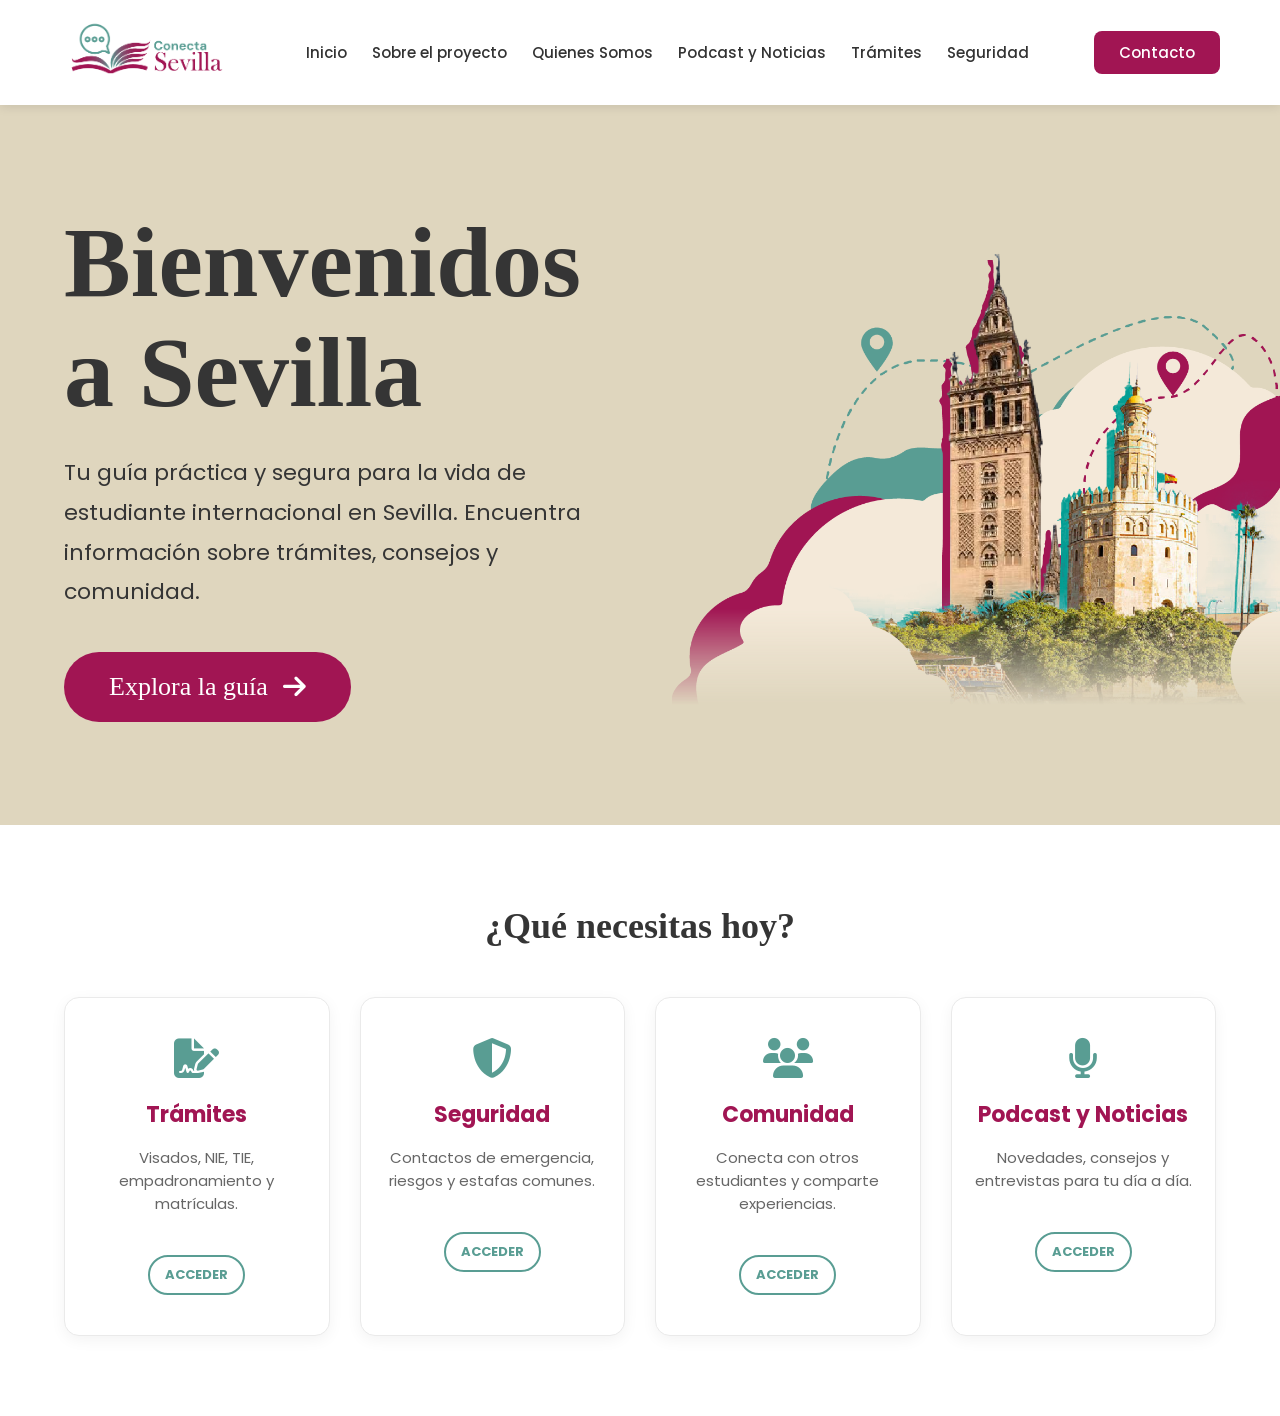
==== index.html @ 3c18b4df "Criado o site" ====
<!DOCTYPE html>
<html lang="es">
<head>
    <meta charset="UTF-8">
    <meta name="viewport" content="width=device-width, initial-scale=1.0">
    <title>Conecta Sevilla</title>
    <link rel="stylesheet" href="src/styles/style.css">
    <link rel="stylesheet" href="https://cdnjs.cloudflare.com/ajax/libs/font-awesome/6.4.0/css/all.min.css">
</head>
<body>
    <header>
        <nav id="navbar">
            <a href="index.html" class="logo-link">
                <img src="img/logo.png" alt="Conecta Sevilla" class="logo">
            </a>

            <ul id="nav_list">
                <li class="nav-item"><a href="index.html">Inicio</a></li>
                <li class="nav-item"><a href="sobre.html">Sobre el proyecto</a>
                <li class="nav-item"><a href="quienes.html">Quienes Somos</a></li>
                <li class="nav-item"><a href="podcast.html">Podcast y Noticias</a></li>
                <li class="nav-item"><a href="tramites.html">Trámites</a></li>
                <li class="nav-item"><a href="seguridad.html">Seguridad</a></li>
            </ul>

            <a href="contacto.html" class="btn-principal">Contacto</a>

            <button id="mobile_btn">
                <i class="fa-solid fa-bars"></i>
            </button>
        </nav>

        <div id="mobile_menu">
            <ul id="mobile_nav_list">
                <li class="nav-item"><a href="index.html">Inicio</a></li>
                <li class="nav-item"><a href="sobre.html">Sobre el proyecto</a></li>
                <li class="nav-item"><a href="quienes.html">Quienes Somos</a></li>
                <li class="nav-item"><a href="podcast.html">Podcast y Noticias</a></li>
                <li class="nav-item"><a href="tramites.html">Trámites</a></li>
                <li class="nav-item"><a href="seguridad.html">Seguridad</a></li>
                <li class="nav-item"><a href="contacto.html">Contacto</a></li>
            </ul>
        </div>
    </header>

<section id="home" class="hero">
        <div class="hero-content">
            <h1>Bienvenidos a Sevilla</h1>
            <p>Tu guía práctica y segura para la vida de estudiante internacional en Sevilla. Encuentra información sobre trámites, consejos y comunidad.</p>
            <a href="#areas" class="btn-hero">Explora la guía <i class="fa-solid fa-arrow-right"></i></a>
        </div>
        <div class="hero-image">
            <img src="img/imagem-sevilla.png" alt="Sevilla">
        </div>
    </section>

    <section id="areas" class="areas">
        <h2>¿Qué necesitas hoy?</h2>
        
        <div class="grid-cards">
        
            <div class="card">
                <i class="fa-solid fa-file-signature icone-card"></i>
                <h3>Trámites</h3>
                <p>Visados, NIE, TIE, empadronamiento y matrículas.</p>
                <a href="tramites.html" class="btn-card">Acceder</a>
            </div>
            
            <div class="card">
                <i class="fa-solid fa-shield-halved icone-card"></i>
                <h3>Seguridad</h3>
                <p>Contactos de emergencia, riesgos y estafas comunes.</p>
                <a href="seguridad.html" class="btn-card">Acceder</a>
            </div>
            
            <div class="card">
                <i class="fa-solid fa-users icone-card"></i>
                <h3>Comunidad</h3>
                <p>Conecta con otros estudiantes y comparte experiencias.</p>
                <a href="contacto.html" class="btn-card">Acceder</a>
            </div>
            
            <div class="card">
                <i class="fa-solid fa-microphone icone-card"></i>
                <h3>Podcast y Noticias</h3>
                <p>Novedades, consejos y entrevistas para tu día a día.</p>
                <a href="podcast.html" class="btn-card">Acceder</a>
            </div>
        </div>
    </section>
    <script src="src/javascript/script.js"></script>
</body>
</html>
---- src/styles/style.css ----
@import url('https://fonts.googleapis.com/css2?family=Poppins:wght@400;500;700&display=swap');


* {
    margin: 0;
    padding: 0;
    box-sizing: border-box;
    font-family: 'Poppins', sans-serif;
}

body {
    background-color: white;
    color: #353535;
}


header {
    background-color: #ffffff;
    box-shadow: 0 2px 10px rgba(0, 0, 0, 0.1);
    position: sticky;
    top: 0;
    z-index: 1000;
}

#navbar {
    display: flex;
    justify-content: space-between;
    align-items: center;
    padding: 20px 60px;
    max-width: 1400px;
    margin: 0 auto;
}

.logo {
    width: 180px;
    height: auto;
    display: block;
}

.logo-link {
    text-decoration: none;
}


#nav_list {
    list-style: none;
    display: flex;
    gap: 25px;
}

.nav-item a {
    text-decoration: none;
    color: #333333;
    font-weight: 500;
    font-size: 15px;
    transition: color 0.3s;
}

.nav-item a:hover {
    color: #599d93; 
}


.btn-principal {
    background-color: #a11553; 
    color: white;
    padding: 10px 25px;
    text-decoration: none;
    font-weight: 500;
    border-radius: 8px;
    font-size: 15px;
    transition: 0.3s;
}

.btn-principal:hover {
    background-color: #599d93;
}

#mobile_btn {
    display: none; 
    background: none;
    border: none;
    font-size: 24px;
    color: #a11553;
    cursor: pointer;
}

#mobile_menu {
    display: none; 
}

@media screen and (max-width: 900px) {
    #navbar {
        padding: 15px 20px;
    }

    #navbar .btn-principal {
        display: none;
    }

    #mobile_btn {
        display: block;
    }

    #mobile_menu.active {
        display: flex;
        flex-direction: column;
        align-items: center;
        background-color: #fff;
        padding-bottom: 20px;
        box-shadow: 0 4px 6px rgba(0,0,0,0.1);
    }

    #mobile_nav_list {
        display: flex;
        flex-direction: column;
        gap: 15px;
        list-style: none;
        text-align: center;
    }
}

.hero {
    background-color: #dfd6be; 
    display: flex;
    align-items: center;
    justify-content: space-between;
    padding: 0px 0% 0px 5%;
    min-height: 80vh;
    gap: 20px;
}

.hero-content {
    max-width: 550px;
}

.hero-content h1 {
    font-family: 'Times New Roman', Times, serif;
    font-size: 100px;
    color: #353535;
    line-height: 1.1;
    margin-bottom: 25px;
    font-weight: 700;
}

.hero-content p {
    font-size: 22px;
    color: #353535;
    line-height: 1.8;
    margin-bottom: 40px;
}

.btn-hero {
    background-color: #a11553; /* Vinho */
    color: white;
    padding: 20px 45px;
    text-decoration: none;
    font-size: 26px;
    font-family: 'Times New Roman', Times, serif;
    border-radius: 50px;
    display: inline-flex;
    align-items: center;
    gap: 15px;
    transition: 0.3s;
}

.btn-hero:hover {
    background-color: #599d93;
    transform: scale(1.05);
}

.hero-image {
    max-width: 50%;
    display: flex;
    justify-content: flex-end; 
}

.hero-image img {
    max-width: 100%;
    height: auto;
    max-height: 1000px;
    object-fit: contain;
        -webkit-mask-image: linear-gradient(to bottom, black 80%, transparent 100%);
    mask-image: linear-gradient(to bottom, black 80%, transparent 100%);
}

.areas {
    padding: 80px 5%;
    text-align: center;
    background-color: #ffffff;
}

.areas h2 {
    font-size: 36px;
    color: #353535;
    margin-bottom: 50px;
    font-family: 'Times New Roman', Times, serif;
}

.grid-cards {
    display: grid;
    grid-template-columns: repeat(auto-fit, minmax(250px, 1fr));
    gap: 30px;
    max-width: 1200px;
    margin: 0 auto;
}

.card {
    background: #ffffff;
    border: 1px solid #eaeaea;
    border-radius: 15px;
    padding: 40px 20px;
    text-align: center;
    transition: 0.3s;
    box-shadow: 0 4px 15px rgba(0,0,0,0.05);
}

.card:hover {
    transform: translateY(-10px);
    box-shadow: 0 10px 25px rgba(161, 21, 83, 0.15);
}

.icone-card {
    font-size: 40px;
    color: #599d93;
    margin-bottom: 20px;
}

.card h3 {
    font-size: 22px;
    color: #a11553;
    margin-bottom: 15px;
}

.card p {
    color: #666;
    margin-bottom: 25px;
    font-size: 15px;
}

.btn-card {
    color: #599d93;
    text-decoration: none;
    font-weight: 700;
    text-transform: uppercase;
    font-size: 13px;
}

@media screen and (max-width: 900px) {
    .hero {
        flex-direction: column;
        text-align: center;
        padding: 40px 5%;
    }
    
    .hero-content h1 { font-size: 55px; }
    
    .hero-image img { max-height: 400px; }
}

.pagina-header {
    background-color: #dfd6be; 
    text-align: center;
    padding: 80px 20px;
}

.pagina-header h1 {
    font-family: 'Times New Roman', Times, serif;
    font-size: 60px;
    color: #353535;
    margin-bottom: 20px;
    font-weight: 700;
}

.pagina-header p {
    font-size: 20px;
    color: #555;
    max-width: 800px;
    margin: 0 auto;
}


.submenu-pagina {
    display: flex;
    justify-content: center;
    gap: 20px;
    background-color: #ffffff;
    padding: 20px;
    box-shadow: 0 4px 6px rgba(0,0,0,0.05);
    position: sticky; 
    top: 80px; 
    z-index: 100;
}

.submenu-pagina a {
    text-decoration: none;
    color: #a11553; 
    font-weight: 500;
    padding: 10px 15px;
    border-radius: 8px;
    transition: 0.3s;
}

.submenu-pagina a:hover {
    background-color: #faf7f2;
}

.bloco-conteudo {
    max-width: 900px;
    margin: 60px auto;
    padding: 0 20px;
    scroll-margin-top: 160px;
}

.bloco-conteudo h2 {
    color: #a11553;
    font-size: 32px;
    margin-bottom: 20px;
    font-family: 'Times New Roman', Times, serif;
}

.bloco-conteudo p {
    font-size: 18px;
    line-height: 1.8;
    color: #353535;
    margin-bottom: 20px;
}

.pagina-conteudo {
    max-width: 1000px;
    margin: 60px auto; 
    padding: 0 20px;   
}

.card-link {
    text-decoration: none; 
    color: inherit;       
    display: block;       
}

.card-link .card {
    height: 100%;        
    display: flex;
    flex-direction: column;
    justify-content: space-between;
    text-align: center; 
    align-items: center;
}

.btn-card {
    display: inline-block;
    margin-top: 15px;
    padding: 8px 15px;
    border: 2px solid #599d93;
    border-radius: 50px;
    transition: 0.3s;
}

.card-link:hover .btn-card {
    background-color: #599d93;
    color: white;
}

/* =========================================
   ESTILOS DA PÁGINA DE PODCAST (EM BREVE)
   ========================================= */
.coming-soon {
    text-align: center;
    max-width: 800px;
    margin: 80px auto;
    padding: 40px 20px;
    background-color: #faf7f2; /* Fundo bege clarinho */
    border-radius: 20px;
    box-shadow: 0 10px 30px rgba(0,0,0,0.05);
}

.icone-grande {
    font-size: 80px;
    color: #599d93; /* Verde */
    margin-bottom: 30px;
    animation: float 3s ease-in-out infinite; /* Efeito flutuante */
}

.coming-soon h2 {
    font-family: 'Times New Roman', Times, serif;
    font-size: 40px;
    color: #353535;
    margin-bottom: 20px;
}

.coming-soon p {
    font-size: 18px;
    color: #555;
    line-height: 1.6;
    margin-bottom: 40px;
}

/* Botões de Ação (YouTube e Instagram) */
.botoes-acao {
    display: flex;
    justify-content: center;
    gap: 20px;
    flex-wrap: wrap;
    margin-bottom: 30px;
}

.btn-youtube, .btn-instagram {
    text-decoration: none;
    padding: 15px 30px;
    font-size: 18px;
    font-weight: bold;
    border-radius: 50px;
    transition: 0.3s;
    display: inline-flex;
    align-items: center;
    gap: 10px;
}

.btn-youtube {
    background-color: #a11553; /* Vinho */
    color: white;
}

.btn-youtube:hover {
    background-color: #ff0000; /* Vermelho Youtube */
    transform: scale(1.05);
}

.btn-instagram {
    background-color: #fff;
    color: #a11553;
    border: 2px solid #a11553;
}

.btn-instagram:hover {
    background-color: #a11553;
    color: white;
    transform: scale(1.05);
}

.aviso-redes {
    color: #777 !important;
    font-size: 14px !important;
}

/* Animação do microfone flutuando */
@keyframes float {
    0% { transform: translateY(0px); }
    50% { transform: translateY(-10px); }
    100% { transform: translateY(0px); }
}

/* =========================================
   RESPONSIVIDADE (CELULAR E TABLET)
   ========================================= */
@media screen and (max-width: 900px) {
    /* Esconde o menu grande e o botão principal no telemóvel */
    #nav_list, 
    #navbar .btn-principal {
        display: none;
    }

    /* Mostra o botão de três tracinhos */
    #mobile_btn {
        display: block;
    }

    /* Ajusta o tamanho da navbar para caber a logo e o botão */
    #navbar {
        padding: 15px 20px;
    }
}

/* =========================================
   RESPONSIVIDADE (CELULAR E TABLET)
   ========================================= */
@media screen and (max-width: 900px) {
    
    /* --- 1. AJUSTES DO MENU MOBILE --- */
    #nav_list, 
    #navbar .btn-principal {
        display: none;
    }

    #mobile_btn {
        display: block;
    }

    #navbar {
        padding: 15px 20px;
    }

    #mobile_menu.active {
        display: flex;
        flex-direction: column;
        align-items: center;
        background-color: #fff;
        padding-bottom: 20px;
        box-shadow: 0 4px 6px rgba(0,0,0,0.1);
    }

    #mobile_nav_list {
        display: flex;
        flex-direction: column;
        gap: 15px;
        list-style: none;
        text-align: center;
    }
    
    #mobile_nav_list .nav-item a {
        font-size: 18px;
    }

    /* --- 2. AJUSTES DO BANNER (HERO) NO CELULAR --- */
    .hero {
        flex-direction: column;
        text-align: center;
        padding: 40px 5%;
        min-height: auto; 
        gap: 30px;
    }
    
    .hero-content {
        max-width: 100%; 
    }
    
    .hero-content h1 { 
        font-size: 50px; 
        line-height: 1.1;
        margin-bottom: 15px;
    }
    
    .hero-content p { 
        font-size: 16px; 
        line-height: 1.6;
        margin-bottom: 25px;
    }
    
    .btn-hero {
        font-size: 18px; 
        padding: 15px 30px;
    }
    
    .hero-image img { 
        max-height: 350px; 
        margin-top: 20px;
    }

        /* --- 3. AJUSTES DO SUBMENU (SOBRE E SEGURANÇA) NO CELULAR --- */
    .submenu-pagina {
        justify-content: flex-start;
        overflow-x: auto;
        overflow-y: hidden;
        flex-wrap: nowrap;
        white-space: nowrap;
        
        /* Voltamos o padding ao normal, sem o espaço extra gigante embaixo */
        padding: 15px 20px; 
        
        top: 70px; 
        -webkit-overflow-scrolling: touch;
        
        scrollbar-width: thin; 
        scrollbar-color: #a11553 #f4e9d9; 
    }

    /* AQUI ESTÁ O SEGREDO DOS BOTÕES BONITOS: */
    .submenu-pagina a {
        font-size: 15px; 
        background-color: #faf7f2; /* Fundo bege clarinho */
        border: 1px solid #dfd6be; /* Bordinha */
        border-radius: 50px;       /* Bordas bem redondinhas (cápsula) */
        padding: 8px 16px;         /* Espaçamento interno */
        flex-shrink: 0;            /* Impede que o botão amasse */
    }

    /* A barra de rolagem continua fininha */
    .submenu-pagina::-webkit-scrollbar {
        display: block; 
        height: 4px; /* Deixei ela ainda mais fininha */
    }

    .submenu-pagina::-webkit-scrollbar-track {
        background: transparent; /* Deixa o fundo da barra invisível */
    }

    .submenu-pagina::-webkit-scrollbar-thumb {
        background: #a11553; 
        border-radius: 10px;
    }

    /* --- 4. AJUSTES DO CONTEÚDO E CARDS --- */
    .pagina-header h1 {
        font-size: 40px; /* Diminui o título das páginas internas */
    }

    .pagina-header p {
        font-size: 16px;
    }

    .bloco-conteudo h2 {
        font-size: 26px; /* Diminui os subtítulos no celular */
    }

    .bloco-conteudo p {
        font-size: 16px;
    }
}
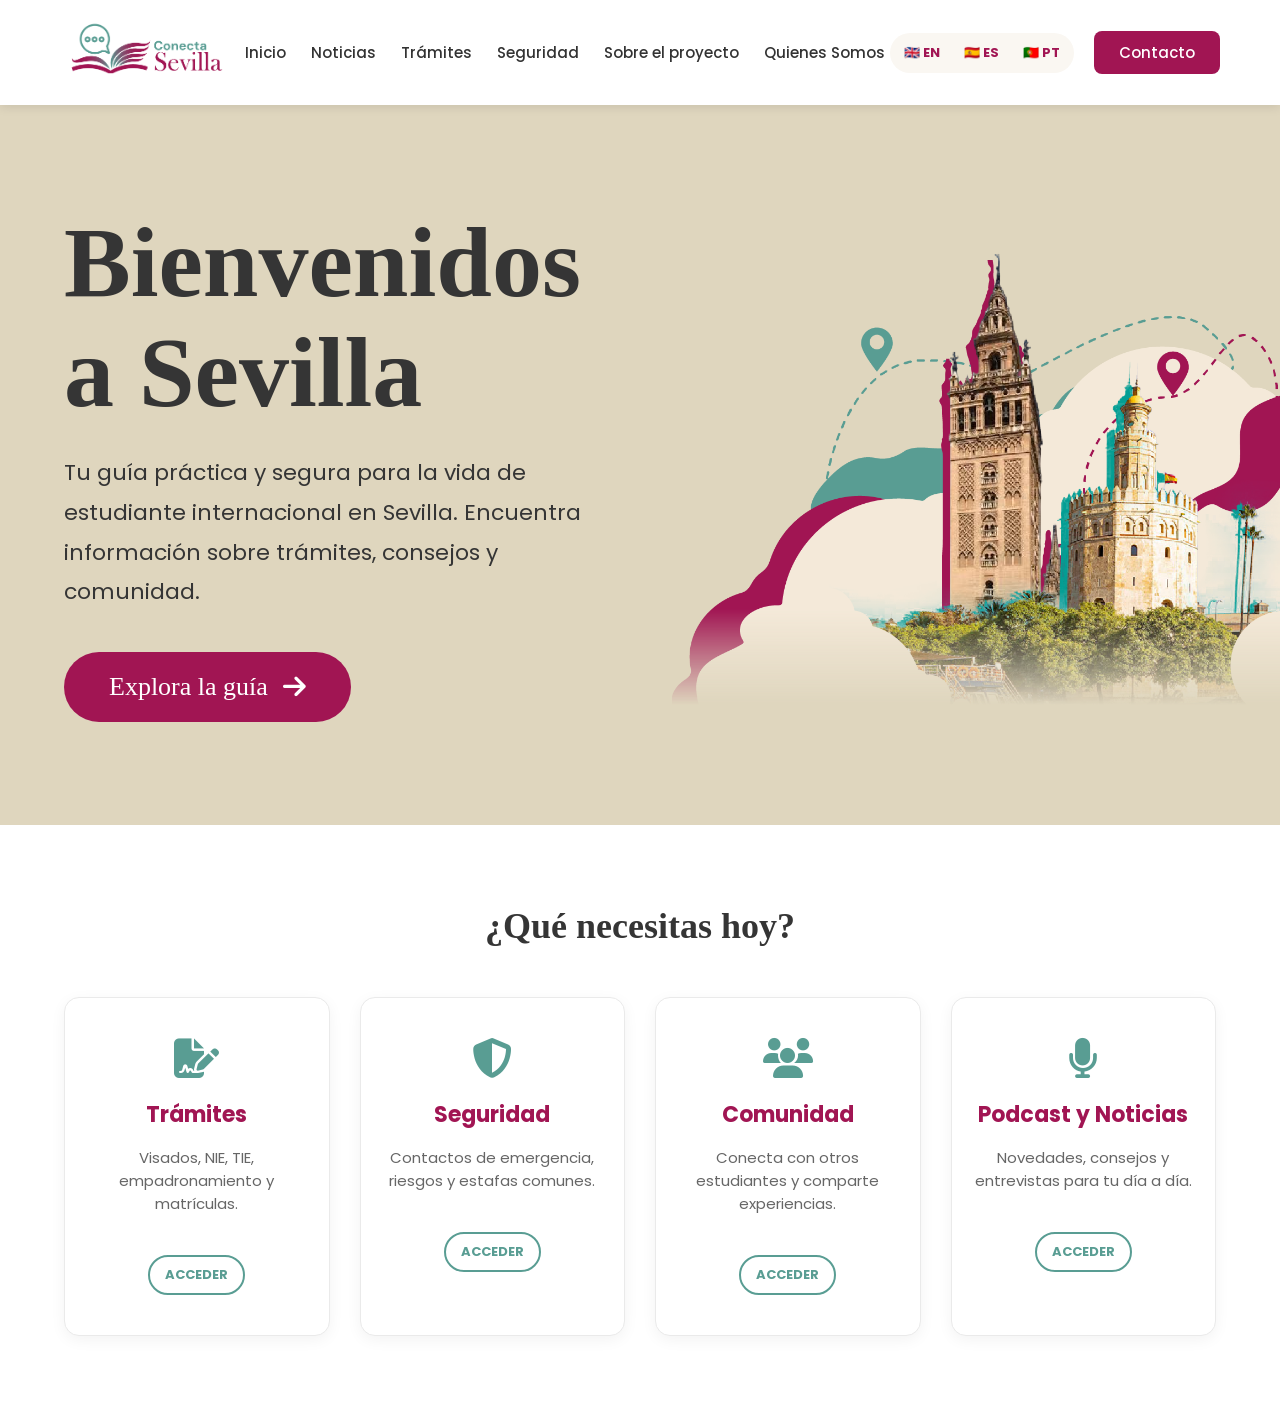
==== commit 078057fb: "Change language to English and add localization attributes Updated language attributes and added dat" ====
--- a/index.html
+++ b/index.html
@@ -1,5 +1,5 @@
 <!DOCTYPE html>
-<html lang="es">
+<html lang="en">
 <head>
     <meta charset="UTF-8">
     <meta name="viewport" content="width=device-width, initial-scale=1.0">
@@ -13,41 +13,35 @@
             <a href="index.html" class="logo-link">
                 <img src="img/logo.png" alt="Conecta Sevilla" class="logo">
             </a>
-
             <ul id="nav_list">
-                <li class="nav-item"><a href="index.html">Inicio</a></li>
-                <li class="nav-item"><a href="sobre.html">Sobre el proyecto</a>
-                <li class="nav-item"><a href="quienes.html">Quienes Somos</a></li>
-                <li class="nav-item"><a href="podcast.html">Podcast y Noticias</a></li>
-                <li class="nav-item"><a href="tramites.html">Trámites</a></li>
-                <li class="nav-item"><a href="seguridad.html">Seguridad</a></li>
+                <li class="nav-item"><a href="index.html" class="active" data-i18n="nav.inicio">Inicio</a></li>
+                <li class="nav-item"><a href="podcast.html" data-i18n="nav.podcast">Noticias</a></li>
+                <li class="nav-item"><a href="tramites.html" data-i18n="nav.tramites">Trámites</a></li>
+                <li class="nav-item"><a href="seguridad.html" data-i18n="nav.seguridad">Seguridad</a></li>
+                <li class="nav-item"><a href="sobre.html" data-i18n="nav.sobre">Sobre el proyecto</a></li>
+                <li class="nav-item"><a href="quienes.html" data-i18n="nav.quem">Quienes Somos</a></li>
             </ul>
-
-            <a href="contacto.html" class="btn-principal">Contacto</a>
-
-            <button id="mobile_btn">
-                <i class="fa-solid fa-bars"></i>
-            </button>
+            <a href="contacto.html" class="btn-principal" data-i18n="nav.contacto">Contacto</a>
+            <button id="mobile_btn"><i class="fa-solid fa-bars"></i></button>
         </nav>
-
         <div id="mobile_menu">
             <ul id="mobile_nav_list">
-                <li class="nav-item"><a href="index.html">Inicio</a></li>
-                <li class="nav-item"><a href="sobre.html">Sobre el proyecto</a></li>
-                <li class="nav-item"><a href="quienes.html">Quienes Somos</a></li>
-                <li class="nav-item"><a href="podcast.html">Podcast y Noticias</a></li>
-                <li class="nav-item"><a href="tramites.html">Trámites</a></li>
-                <li class="nav-item"><a href="seguridad.html">Seguridad</a></li>
-                <li class="nav-item"><a href="contacto.html">Contacto</a></li>
+                <li class="nav-item"><a href="index.html" data-i18n="nav.inicio">Inicio</a></li>
+                <li class="nav-item"><a href="podcast.html" data-i18n="nav.podcast">Noticias</a></li>
+                <li class="nav-item"><a href="tramites.html" data-i18n="nav.tramites">Trámites</a></li>
+                <li class="nav-item"><a href="seguridad.html" data-i18n="nav.seguridad">Seguridad</a></li>
+                <li class="nav-item"><a href="sobre.html" data-i18n="nav.sobre">Sobre el proyecto</a></li>
+                <li class="nav-item"><a href="quienes.html" data-i18n="nav.quem">Quienes Somos</a></li>
+                <li class="nav-item"><a href="contacto.html" data-i18n="nav.contacto">Contacto</a></li>
             </ul>
         </div>
     </header>
 
-<section id="home" class="hero">
+    <section id="home" class="hero">
         <div class="hero-content">
-            <h1>Bienvenidos a Sevilla</h1>
-            <p>Tu guía práctica y segura para la vida de estudiante internacional en Sevilla. Encuentra información sobre trámites, consejos y comunidad.</p>
-            <a href="#areas" class="btn-hero">Explora la guía <i class="fa-solid fa-arrow-right"></i></a>
+            <h1 data-i18n="home.titulo">Bienvenidos a Sevilla</h1>
+            <p data-i18n="home.desc">Tu guía práctica y segura para la vida de estudiante internacional en Sevilla. Encuentra información sobre trámites, consejos y comunidad.</p>
+            <a href="#areas" class="btn-hero" data-i18n="home.btn">Explora la guía <i class="fa-solid fa-arrow-right"></i></a>
         </div>
         <div class="hero-image">
             <img src="img/imagem-sevilla.png" alt="Sevilla">
@@ -55,39 +49,39 @@
     </section>
 
     <section id="areas" class="areas">
-        <h2>¿Qué necesitas hoy?</h2>
-        
+        <h2 data-i18n="home.areas">¿Qué necesitas hoy?</h2>
         <div class="grid-cards">
-        
             <div class="card">
                 <i class="fa-solid fa-file-signature icone-card"></i>
-                <h3>Trámites</h3>
-                <p>Visados, NIE, TIE, empadronamiento y matrículas.</p>
-                <a href="tramites.html" class="btn-card">Acceder</a>
+                <h3 data-i18n="home.tramites">Trámites</h3>
+                <p data-i18n="home.tramites.desc">Visados, NIE, TIE, empadronamiento y matrículas.</p>
+                <a href="tramites.html" class="btn-card" data-i18n="home.acceder">Acceder</a>
             </div>
-            
             <div class="card">
                 <i class="fa-solid fa-shield-halved icone-card"></i>
-                <h3>Seguridad</h3>
-                <p>Contactos de emergencia, riesgos y estafas comunes.</p>
-                <a href="seguridad.html" class="btn-card">Acceder</a>
+                <h3 data-i18n="home.seguridad">Seguridad</h3>
+                <p data-i18n="home.seguridad.desc">Contactos de emergencia, riesgos y estafas comunes.</p>
+                <a href="seguridad.html" class="btn-card" data-i18n="home.acceder">Acceder</a>
             </div>
-            
             <div class="card">
                 <i class="fa-solid fa-users icone-card"></i>
-                <h3>Comunidad</h3>
-                <p>Conecta con otros estudiantes y comparte experiencias.</p>
-                <a href="contacto.html" class="btn-card">Acceder</a>
+                <h3 data-i18n="home.comunidad">Comunidad</h3>
+                <p data-i18n="home.comunidad.desc">Conecta con otros estudiantes y comparte experiencias.</p>
+                <a href="contacto.html" class="btn-card" data-i18n="home.acceder">Acceder</a>
             </div>
-            
             <div class="card">
                 <i class="fa-solid fa-microphone icone-card"></i>
-                <h3>Podcast y Noticias</h3>
-                <p>Novedades, consejos y entrevistas para tu día a día.</p>
-                <a href="podcast.html" class="btn-card">Acceder</a>
+                <h3 data-i18n="home.podcast">Podcast y Noticias</h3>
+                <p data-i18n="home.podcast.desc">Novedades, consejos y entrevistas para tu día a día.</p>
+                <a href="podcast.html" class="btn-card" data-i18n="home.acceder">Acceder</a>
             </div>
         </div>
     </section>
+
+    <script src="src/javascript/traducoes.js"></script>
     <script src="src/javascript/script.js"></script>
 </body>
-</html>+</html>
+    <script src="src/javascript/script.js"></script>
+</body>
+</html>
--- a/src/styles/style.css
+++ b/src/styles/style.css
@@ -361,24 +361,21 @@
     color: white;
 }
 
-/* =========================================
-   ESTILOS DA PÁGINA DE PODCAST (EM BREVE)
-   ========================================= */
 .coming-soon {
     text-align: center;
     max-width: 800px;
     margin: 80px auto;
     padding: 40px 20px;
-    background-color: #faf7f2; /* Fundo bege clarinho */
+    background-color: #faf7f2;
     border-radius: 20px;
     box-shadow: 0 10px 30px rgba(0,0,0,0.05);
 }
 
 .icone-grande {
     font-size: 80px;
-    color: #599d93; /* Verde */
+    color: #599d93;
     margin-bottom: 30px;
-    animation: float 3s ease-in-out infinite; /* Efeito flutuante */
+    animation: float 3s ease-in-out infinite; 
 }
 
 .coming-soon h2 {
@@ -395,7 +392,6 @@
     margin-bottom: 40px;
 }
 
-/* Botões de Ação (YouTube e Instagram) */
 .botoes-acao {
     display: flex;
     justify-content: center;
@@ -417,12 +413,12 @@
 }
 
 .btn-youtube {
-    background-color: #a11553; /* Vinho */
+    background-color: #a11553; 
     color: white;
 }
 
 .btn-youtube:hover {
-    background-color: #ff0000; /* Vermelho Youtube */
+    background-color: #ff0000; 
     transform: scale(1.05);
 }
 
@@ -443,40 +439,31 @@
     font-size: 14px !important;
 }
 
-/* Animação do microfone flutuando */
 @keyframes float {
     0% { transform: translateY(0px); }
     50% { transform: translateY(-10px); }
     100% { transform: translateY(0px); }
 }
 
-/* =========================================
-   RESPONSIVIDADE (CELULAR E TABLET)
-   ========================================= */
-@media screen and (max-width: 900px) {
-    /* Esconde o menu grande e o botão principal no telemóvel */
+@media screen and (max-width: 900px) 
+{
     #nav_list, 
     #navbar .btn-principal {
         display: none;
     }
 
-    /* Mostra o botão de três tracinhos */
     #mobile_btn {
         display: block;
     }
 
-    /* Ajusta o tamanho da navbar para caber a logo e o botão */
     #navbar {
         padding: 15px 20px;
     }
 }
 
-/* =========================================
-   RESPONSIVIDADE (CELULAR E TABLET)
-   ========================================= */
+
 @media screen and (max-width: 900px) {
     
-    /* --- 1. AJUSTES DO MENU MOBILE --- */
     #nav_list, 
     #navbar .btn-principal {
         display: none;
@@ -511,7 +498,6 @@
         font-size: 18px;
     }
 
-    /* --- 2. AJUSTES DO BANNER (HERO) NO CELULAR --- */
     .hero {
         flex-direction: column;
         text-align: center;
@@ -546,7 +532,6 @@
         margin-top: 20px;
     }
 
-        /* --- 3. AJUSTES DO SUBMENU (SOBRE E SEGURANÇA) NO CELULAR --- */
     .submenu-pagina {
         justify-content: flex-start;
         overflow-x: auto;
@@ -554,7 +539,6 @@
         flex-wrap: nowrap;
         white-space: nowrap;
         
-        /* Voltamos o padding ao normal, sem o espaço extra gigante embaixo */
         padding: 15px 20px; 
         
         top: 70px; 
@@ -564,24 +548,23 @@
         scrollbar-color: #a11553 #f4e9d9; 
     }
 
-    /* AQUI ESTÁ O SEGREDO DOS BOTÕES BONITOS: */
     .submenu-pagina a {
         font-size: 15px; 
-        background-color: #faf7f2; /* Fundo bege clarinho */
-        border: 1px solid #dfd6be; /* Bordinha */
-        border-radius: 50px;       /* Bordas bem redondinhas (cápsula) */
-        padding: 8px 16px;         /* Espaçamento interno */
-        flex-shrink: 0;            /* Impede que o botão amasse */
-    }
-
-    /* A barra de rolagem continua fininha */
+        background-color: #faf7f2; 
+        border: 1px solid #dfd6be; 
+        border-radius: 50px;       
+        padding: 8px 16px;        
+        flex-shrink: 0;           
+    }
+
+
     .submenu-pagina::-webkit-scrollbar {
         display: block; 
-        height: 4px; /* Deixei ela ainda mais fininha */
+        height: 4px;
     }
 
     .submenu-pagina::-webkit-scrollbar-track {
-        background: transparent; /* Deixa o fundo da barra invisível */
+        background: transparent;
     }
 
     .submenu-pagina::-webkit-scrollbar-thumb {
@@ -589,9 +572,8 @@
         border-radius: 10px;
     }
 
-    /* --- 4. AJUSTES DO CONTEÚDO E CARDS --- */
     .pagina-header h1 {
-        font-size: 40px; /* Diminui o título das páginas internas */
+        font-size: 40px; 
     }
 
     .pagina-header p {
@@ -599,10 +581,223 @@
     }
 
     .bloco-conteudo h2 {
-        font-size: 26px; /* Diminui os subtítulos no celular */
+        font-size: 26px; 
     }
 
     .bloco-conteudo p {
         font-size: 16px;
     }
-}+}
+
+.card-wrapper .btn-card:first-child:hover {
+    background-color: #ff0000; 
+    color: white !important;   
+    border-color: #ff0000;
+}
+
+.card-wrapper .btn-card:last-child:hover {
+    background-color: #1DB954;
+    color: white !important;  
+    border-color: #1DB954;
+}
+#btn-topo {
+    position: fixed;
+    bottom: 30px;
+    right: 30px;
+    width: 55px;
+    height: 55px;
+    border-radius: 50%;
+    background-color: #a11553;
+    color: white;
+    border: none;
+    font-size: 20px;
+    cursor: pointer;
+    display: flex;
+    align-items: center;
+    justify-content: center;
+    box-shadow: 0 4px 15px rgba(161, 21, 83, 0.4);
+    opacity: 0;
+    visibility: hidden;
+    transform: translateY(20px);
+    transition: all 0.3s ease;
+    z-index: 999;
+}
+
+#btn-topo.visivel {
+    opacity: 1;
+    visibility: visible;
+    transform: translateY(0);
+}
+
+#btn-topo:hover {
+    background-color: #599d93;
+    transform: translateY(-3px) scale(1.05);
+}
+
+@media screen and (max-width: 900px) {
+    #btn-topo {
+        bottom: 20px;
+        right: 20px;
+        width: 48px;
+        height: 48px;
+        font-size: 18px;
+    }
+}
+/* ===== SELETOR DE IDIOMA ===== */
+#seletor-idioma {
+    display: flex;
+    gap: 4px;
+    background: #faf7f2;
+    border-radius: 20px;
+    padding: 4px;
+    margin-right: 15px;
+}
+
+.lang-btn {
+    background: transparent;
+    border: none;
+    padding: 6px 12px;
+    border-radius: 16px;
+    font-size: 12px;
+    font-weight: 700;
+    color: #a11553;
+    cursor: pointer;
+    transition: 0.3s;
+    font-family: 'Poppins', sans-serif;
+}
+
+.lang-btn:hover {
+    background: rgba(161, 21, 83, 0.1);
+}
+
+.lang-btn.ativo {
+    background: #a11553;
+    color: white;
+}
+
+/* No mobile, esconde o seletor no navbar e mostra no menu mobile */
+@media screen and (max-width: 900px) {
+    #seletor-idioma {
+        margin-right: 0;
+        margin-top: 10px;
+    }
+}
+/* ============================================================
+   SELETOR DE IDIOMA — DESKTOP
+   ============================================================ */
+#seletor-idioma,
+.seletor-mobile {
+    display: flex;
+    gap: 4px;
+    background: #faf7f2;
+    border-radius: 20px;
+    padding: 4px;
+    align-items: center;
+}
+
+#seletor-idioma {
+    margin-right: 15px;
+}
+
+.lang-btn {
+    background: transparent;
+    border: none;
+    padding: 6px 10px;
+    border-radius: 16px;
+    font-size: 13px;
+    font-weight: 700;
+    color: #a11553;
+    cursor: pointer;
+    transition: 0.3s;
+    font-family: 'Poppins', sans-serif;
+    white-space: nowrap;
+    display: inline-flex;
+    align-items: center;
+    gap: 4px;
+}
+
+.lang-btn:hover {
+    background: rgba(161, 21, 83, 0.1);
+}
+
+.lang-btn.ativo {
+    background: #a11553;
+    color: white;
+}
+
+/* ============================================================
+   BOTÃO VOLTAR AO INÍCIO
+   ============================================================ */
+#btn-topo {
+    position: fixed;
+    bottom: 30px;
+    right: 30px;
+    width: 55px;
+    height: 55px;
+    border-radius: 50%;
+    background-color: #a11553;
+    color: white;
+    border: none;
+    font-size: 20px;
+    cursor: pointer;
+    display: flex;
+    align-items: center;
+    justify-content: center;
+    box-shadow: 0 4px 15px rgba(161, 21, 83, 0.4);
+    opacity: 0;
+    visibility: hidden;
+    transform: translateY(20px);
+    transition: all 0.3s ease;
+    z-index: 999;
+}
+
+#btn-topo.visivel {
+    opacity: 1;
+    visibility: visible;
+    transform: translateY(0);
+}
+
+#btn-topo:hover {
+    background-color: #599d93;
+    transform: translateY(-3px) scale(1.05);
+}
+
+/* ============================================================
+   SELETOR DE IDIOMA — MOBILE
+   ============================================================ */
+@media screen and (max-width: 900px) {
+    /* Esconde o seletor do header */
+    #seletor-idioma {
+        display: none !important;
+    }
+
+    /* Item que segura o seletor no menu mobile */
+    .lang-mobile-item {
+        margin-top: 15px;
+        padding-top: 15px;
+        border-top: 1px solid #dfd6be;
+        width: 80%;
+        display: flex;
+        justify-content: center;
+    }
+
+    .seletor-mobile {
+        gap: 8px;
+        padding: 6px;
+    }
+
+    .seletor-mobile .lang-btn {
+        font-size: 14px;
+        padding: 10px 16px;
+        border-radius: 20px;
+    }
+
+    /* Botão voltar ao topo fica menor */
+    #btn-topo {
+        bottom: 20px;
+        right: 20px;
+        width: 48px;
+        height: 48px;
+        font-size: 18px;
+    }
+}
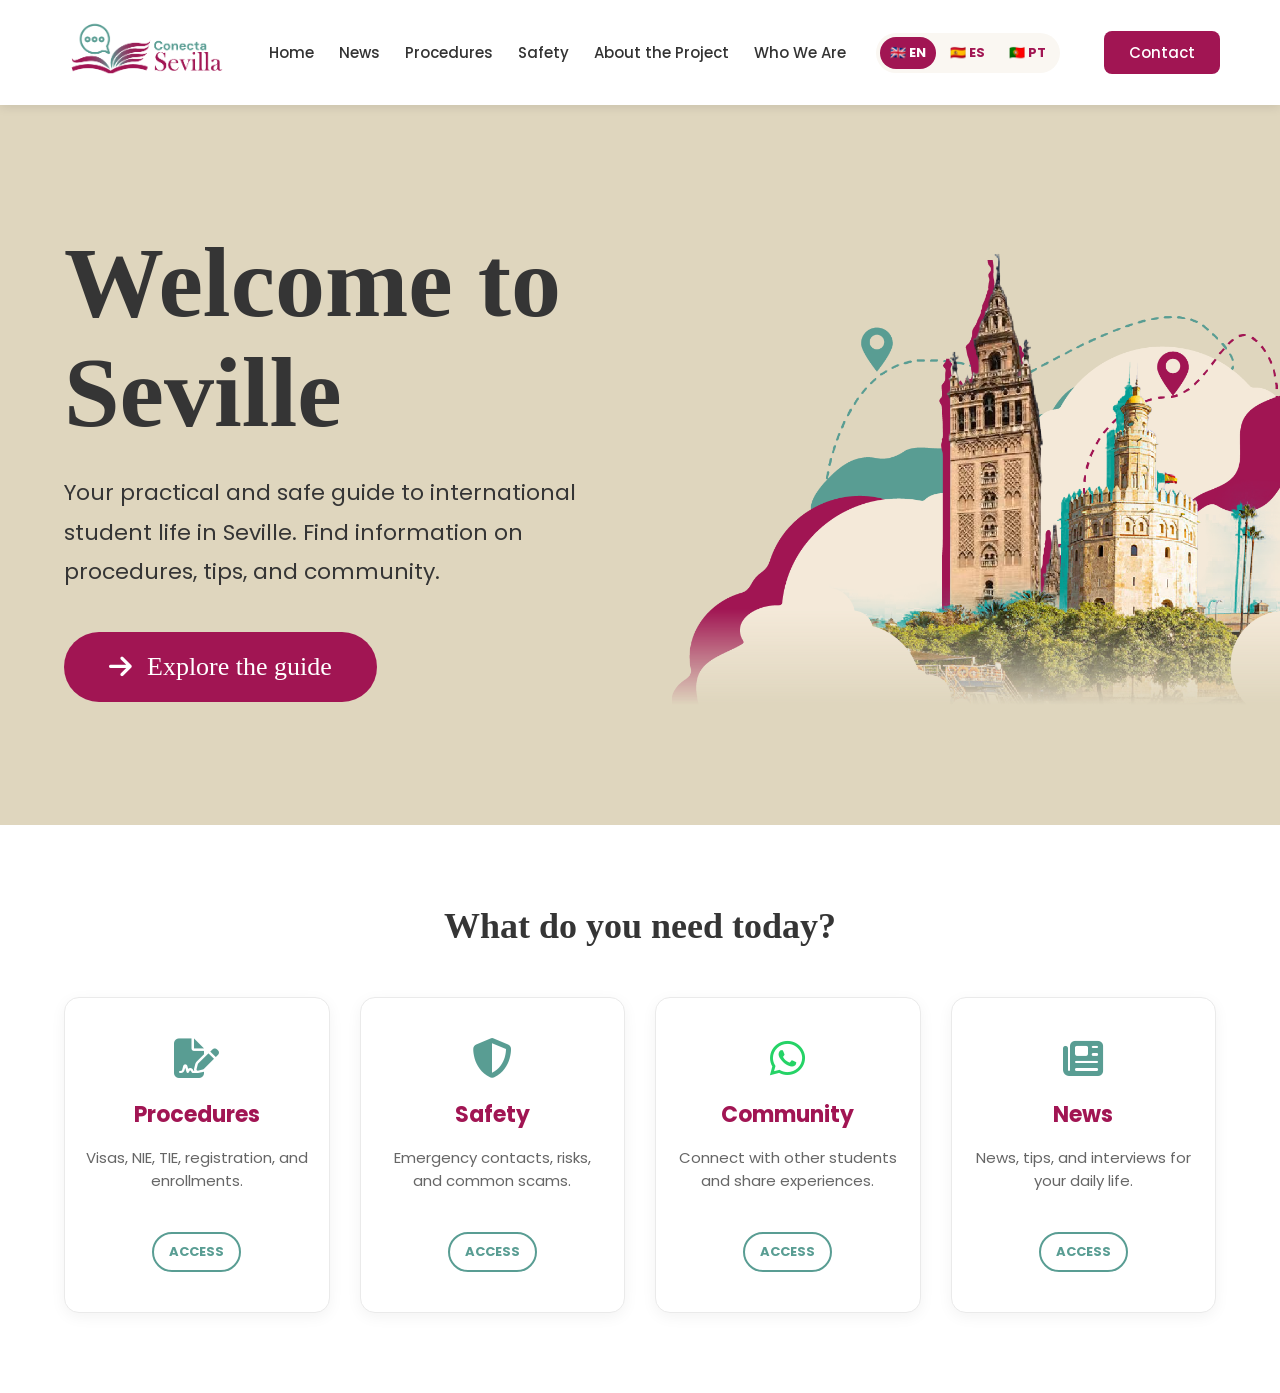
==== commit 430d19e1: "Update index.html" ====
--- a/index.html
+++ b/index.html
@@ -51,30 +51,38 @@
     <section id="areas" class="areas">
         <h2 data-i18n="home.areas">¿Qué necesitas hoy?</h2>
         <div class="grid-cards">
+            
             <div class="card">
                 <i class="fa-solid fa-file-signature icone-card"></i>
                 <h3 data-i18n="home.tramites">Trámites</h3>
                 <p data-i18n="home.tramites.desc">Visados, NIE, TIE, empadronamiento y matrículas.</p>
                 <a href="tramites.html" class="btn-card" data-i18n="home.acceder">Acceder</a>
             </div>
+            
             <div class="card">
                 <i class="fa-solid fa-shield-halved icone-card"></i>
                 <h3 data-i18n="home.seguridad">Seguridad</h3>
                 <p data-i18n="home.seguridad.desc">Contactos de emergencia, riesgos y estafas comunes.</p>
                 <a href="seguridad.html" class="btn-card" data-i18n="home.acceder">Acceder</a>
             </div>
+            
+            <!-- CARD DA COMUNIDADE (WHATSAPP) -->
             <div class="card">
-                <i class="fa-solid fa-users icone-card"></i>
+                <i class="fa-brands fa-whatsapp icone-card" style="color: #25D366;"></i>
                 <h3 data-i18n="home.comunidad">Comunidad</h3>
                 <p data-i18n="home.comunidad.desc">Conecta con otros estudiantes y comparte experiencias.</p>
-                <a href="contacto.html" class="btn-card" data-i18n="home.acceder">Acceder</a>
+                <!-- COLOQUE O LINK DO SEU GRUPO AQUI -->
+                <a href="https://chat.whatsapp.com/SEU_LINK_AQUI" target="_blank" class="btn-card" data-i18n="home.acceder">Acceder</a>
             </div>
+            
+            <!-- CARD DO PODCAST (AGORA NEWS) -->
             <div class="card">
-                <i class="fa-solid fa-microphone icone-card"></i>
-                <h3 data-i18n="home.podcast">Podcast y Noticias</h3>
+                <i class="fa-solid fa-newspaper icone-card"></i>
+                <h3 data-i18n="home.news">News</h3>
                 <p data-i18n="home.podcast.desc">Novedades, consejos y entrevistas para tu día a día.</p>
                 <a href="podcast.html" class="btn-card" data-i18n="home.acceder">Acceder</a>
             </div>
+
         </div>
     </section>
 
@@ -82,6 +90,3 @@
     <script src="src/javascript/script.js"></script>
 </body>
 </html>
-    <script src="src/javascript/script.js"></script>
-</body>
-</html>
--- a/src/styles/style.css
+++ b/src/styles/style.css
@@ -1,5 +1,4 @@
 @import url('https://fonts.googleapis.com/css2?family=Poppins:wght@400;500;700&display=swap');
-
 
 * {
     margin: 0;
@@ -12,7 +11,6 @@
     background-color: white;
     color: #353535;
 }
-
 
 header {
     background-color: #ffffff;
@@ -41,7 +39,6 @@
     text-decoration: none;
 }
 
-
 #nav_list {
     list-style: none;
     display: flex;
@@ -59,7 +56,6 @@
 .nav-item a:hover {
     color: #599d93; 
 }
-
 
 .btn-principal {
     background-color: #a11553; 
@@ -83,41 +79,12 @@
     font-size: 24px;
     color: #a11553;
     cursor: pointer;
+    z-index: 10000; /* Garante que fica clicável */
+    position: relative;
 }
 
 #mobile_menu {
     display: none; 
-}
-
-@media screen and (max-width: 900px) {
-    #navbar {
-        padding: 15px 20px;
-    }
-
-    #navbar .btn-principal {
-        display: none;
-    }
-
-    #mobile_btn {
-        display: block;
-    }
-
-    #mobile_menu.active {
-        display: flex;
-        flex-direction: column;
-        align-items: center;
-        background-color: #fff;
-        padding-bottom: 20px;
-        box-shadow: 0 4px 6px rgba(0,0,0,0.1);
-    }
-
-    #mobile_nav_list {
-        display: flex;
-        flex-direction: column;
-        gap: 15px;
-        list-style: none;
-        text-align: center;
-    }
 }
 
 .hero {
@@ -151,7 +118,7 @@
 }
 
 .btn-hero {
-    background-color: #a11553; /* Vinho */
+    background-color: #a11553;
     color: white;
     padding: 20px 45px;
     text-decoration: none;
@@ -180,7 +147,7 @@
     height: auto;
     max-height: 1000px;
     object-fit: contain;
-        -webkit-mask-image: linear-gradient(to bottom, black 80%, transparent 100%);
+    -webkit-mask-image: linear-gradient(to bottom, black 80%, transparent 100%);
     mask-image: linear-gradient(to bottom, black 80%, transparent 100%);
 }
 
@@ -244,18 +211,18 @@
     font-weight: 700;
     text-transform: uppercase;
     font-size: 13px;
-}
-
-@media screen and (max-width: 900px) {
-    .hero {
-        flex-direction: column;
-        text-align: center;
-        padding: 40px 5%;
-    }
-    
-    .hero-content h1 { font-size: 55px; }
-    
-    .hero-image img { max-height: 400px; }
+    display: inline-block;
+    margin-top: 15px;
+    padding: 8px 15px;
+    border: 2px solid #599d93;
+    border-radius: 50px;
+    transition: 0.3s;
+}
+
+.card-link:hover .btn-card,
+.btn-card:hover {
+    background-color: #599d93;
+    color: white;
 }
 
 .pagina-header {
@@ -278,7 +245,6 @@
     max-width: 800px;
     margin: 0 auto;
 }
-
 
 .submenu-pagina {
     display: flex;
@@ -347,20 +313,6 @@
     align-items: center;
 }
 
-.btn-card {
-    display: inline-block;
-    margin-top: 15px;
-    padding: 8px 15px;
-    border: 2px solid #599d93;
-    border-radius: 50px;
-    transition: 0.3s;
-}
-
-.card-link:hover .btn-card {
-    background-color: #599d93;
-    color: white;
-}
-
 .coming-soon {
     text-align: center;
     max-width: 800px;
@@ -443,286 +395,6 @@
     0% { transform: translateY(0px); }
     50% { transform: translateY(-10px); }
     100% { transform: translateY(0px); }
-}
-
-@media screen and (max-width: 900px) 
-{
-    #nav_list, 
-    #navbar .btn-principal {
-        display: none;
-    }
-
-    #mobile_btn {
-        display: block;
-    }
-
-    #navbar {
-        padding: 15px 20px;
-    }
-}
-
-
-@media screen and (max-width: 900px) {
-    
-    #nav_list, 
-    #navbar .btn-principal {
-        display: none;
-    }
-
-    #mobile_btn {
-        display: block;
-    }
-
-    #navbar {
-        padding: 15px 20px;
-    }
-
-    #mobile_menu.active {
-        display: flex;
-        flex-direction: column;
-        align-items: center;
-        background-color: #fff;
-        padding-bottom: 20px;
-        box-shadow: 0 4px 6px rgba(0,0,0,0.1);
-    }
-
-    #mobile_nav_list {
-        display: flex;
-        flex-direction: column;
-        gap: 15px;
-        list-style: none;
-        text-align: center;
-    }
-    
-    #mobile_nav_list .nav-item a {
-        font-size: 18px;
-    }
-
-    .hero {
-        flex-direction: column;
-        text-align: center;
-        padding: 40px 5%;
-        min-height: auto; 
-        gap: 30px;
-    }
-    
-    .hero-content {
-        max-width: 100%; 
-    }
-    
-    .hero-content h1 { 
-        font-size: 50px; 
-        line-height: 1.1;
-        margin-bottom: 15px;
-    }
-    
-    .hero-content p { 
-        font-size: 16px; 
-        line-height: 1.6;
-        margin-bottom: 25px;
-    }
-    
-    .btn-hero {
-        font-size: 18px; 
-        padding: 15px 30px;
-    }
-    
-    .hero-image img { 
-        max-height: 350px; 
-        margin-top: 20px;
-    }
-
-    .submenu-pagina {
-        justify-content: flex-start;
-        overflow-x: auto;
-        overflow-y: hidden;
-        flex-wrap: nowrap;
-        white-space: nowrap;
-        
-        padding: 15px 20px; 
-        
-        top: 70px; 
-        -webkit-overflow-scrolling: touch;
-        
-        scrollbar-width: thin; 
-        scrollbar-color: #a11553 #f4e9d9; 
-    }
-
-    .submenu-pagina a {
-        font-size: 15px; 
-        background-color: #faf7f2; 
-        border: 1px solid #dfd6be; 
-        border-radius: 50px;       
-        padding: 8px 16px;        
-        flex-shrink: 0;           
-    }
-
-
-    .submenu-pagina::-webkit-scrollbar {
-        display: block; 
-        height: 4px;
-    }
-
-    .submenu-pagina::-webkit-scrollbar-track {
-        background: transparent;
-    }
-
-    .submenu-pagina::-webkit-scrollbar-thumb {
-        background: #a11553; 
-        border-radius: 10px;
-    }
-
-    .pagina-header h1 {
-        font-size: 40px; 
-    }
-
-    .pagina-header p {
-        font-size: 16px;
-    }
-
-    .bloco-conteudo h2 {
-        font-size: 26px; 
-    }
-
-    .bloco-conteudo p {
-        font-size: 16px;
-    }
-}
-
-.card-wrapper .btn-card:first-child:hover {
-    background-color: #ff0000; 
-    color: white !important;   
-    border-color: #ff0000;
-}
-
-.card-wrapper .btn-card:last-child:hover {
-    background-color: #1DB954;
-    color: white !important;  
-    border-color: #1DB954;
-}
-#btn-topo {
-    position: fixed;
-    bottom: 30px;
-    right: 30px;
-    width: 55px;
-    height: 55px;
-    border-radius: 50%;
-    background-color: #a11553;
-    color: white;
-    border: none;
-    font-size: 20px;
-    cursor: pointer;
-    display: flex;
-    align-items: center;
-    justify-content: center;
-    box-shadow: 0 4px 15px rgba(161, 21, 83, 0.4);
-    opacity: 0;
-    visibility: hidden;
-    transform: translateY(20px);
-    transition: all 0.3s ease;
-    z-index: 999;
-}
-
-#btn-topo.visivel {
-    opacity: 1;
-    visibility: visible;
-    transform: translateY(0);
-}
-
-#btn-topo:hover {
-    background-color: #599d93;
-    transform: translateY(-3px) scale(1.05);
-}
-
-@media screen and (max-width: 900px) {
-    #btn-topo {
-        bottom: 20px;
-        right: 20px;
-        width: 48px;
-        height: 48px;
-        font-size: 18px;
-    }
-}
-/* ===== SELETOR DE IDIOMA ===== */
-#seletor-idioma {
-    display: flex;
-    gap: 4px;
-    background: #faf7f2;
-    border-radius: 20px;
-    padding: 4px;
-    margin-right: 15px;
-}
-
-.lang-btn {
-    background: transparent;
-    border: none;
-    padding: 6px 12px;
-    border-radius: 16px;
-    font-size: 12px;
-    font-weight: 700;
-    color: #a11553;
-    cursor: pointer;
-    transition: 0.3s;
-    font-family: 'Poppins', sans-serif;
-}
-
-.lang-btn:hover {
-    background: rgba(161, 21, 83, 0.1);
-}
-
-.lang-btn.ativo {
-    background: #a11553;
-    color: white;
-}
-
-/* No mobile, esconde o seletor no navbar e mostra no menu mobile */
-@media screen and (max-width: 900px) {
-    #seletor-idioma {
-        margin-right: 0;
-        margin-top: 10px;
-    }
-}
-/* ============================================================
-   SELETOR DE IDIOMA — DESKTOP
-   ============================================================ */
-#seletor-idioma,
-.seletor-mobile {
-    display: flex;
-    gap: 4px;
-    background: #faf7f2;
-    border-radius: 20px;
-    padding: 4px;
-    align-items: center;
-}
-
-#seletor-idioma {
-    margin-right: 15px;
-}
-
-.lang-btn {
-    background: transparent;
-    border: none;
-    padding: 6px 10px;
-    border-radius: 16px;
-    font-size: 13px;
-    font-weight: 700;
-    color: #a11553;
-    cursor: pointer;
-    transition: 0.3s;
-    font-family: 'Poppins', sans-serif;
-    white-space: nowrap;
-    display: inline-flex;
-    align-items: center;
-    gap: 4px;
-}
-
-.lang-btn:hover {
-    background: rgba(161, 21, 83, 0.1);
-}
-
-.lang-btn.ativo {
-    background: #a11553;
-    color: white;
 }
 
 /* ============================================================
@@ -763,15 +435,98 @@
 }
 
 /* ============================================================
-   SELETOR DE IDIOMA — MOBILE
+   SELETOR DE IDIOMA — DESKTOP
+   ============================================================ */
+#seletor-idioma,
+.seletor-mobile {
+    display: flex;
+    gap: 4px;
+    background: #faf7f2;
+    border-radius: 20px;
+    padding: 4px;
+    align-items: center;
+}
+
+#seletor-idioma {
+    margin-right: 15px;
+}
+
+.lang-btn {
+    background: transparent;
+    border: none;
+    padding: 6px 10px;
+    border-radius: 16px;
+    font-size: 13px;
+    font-weight: 700;
+    color: #a11553;
+    cursor: pointer;
+    transition: 0.3s;
+    font-family: 'Poppins', sans-serif;
+    white-space: nowrap;
+    display: inline-flex;
+    align-items: center;
+    gap: 4px;
+}
+
+.lang-btn:hover {
+    background: rgba(161, 21, 83, 0.1);
+}
+
+.lang-btn.ativo {
+    background: #a11553;
+    color: white;
+}
+
+/* ============================================================
+   RESPONSIVIDADE (MOBILE)
    ============================================================ */
 @media screen and (max-width: 900px) {
-    /* Esconde o seletor do header */
+    
+    /* Menu Navbar */
+    #navbar {
+        padding: 15px 20px;
+    }
+
+    #nav_list, 
+    #navbar .btn-principal {
+        display: none; /* Esconde links e botão no topo */
+    }
+
+    #mobile_btn {
+        display: block; /* Mostra o hamburguer */
+    }
+
+    /* Menu Aberto */
+    #mobile_menu.active {
+        display: flex;
+        flex-direction: column;
+        align-items: center;
+        background-color: #fff;
+        padding-bottom: 20px;
+        box-shadow: 0 4px 6px rgba(0,0,0,0.1);
+    }
+
+    #mobile_nav_list {
+        display: flex;
+        flex-direction: column;
+        gap: 15px;
+        list-style: none;
+        text-align: center;
+        width: 100%;
+    }
+    
+    #mobile_nav_list .nav-item a {
+        font-size: 18px;
+        display: block;
+        padding: 10px;
+    }
+
+    /* Esconde o seletor do topo no mobile (para não empurrar o hamburguer) */
     #seletor-idioma {
-        display: none !important;
-    }
-
-    /* Item que segura o seletor no menu mobile */
+        display: none !important; 
+    }
+
+    /* Configura o seletor DENTRO do menu hamburguer */
     .lang-mobile-item {
         margin-top: 15px;
         padding-top: 15px;
@@ -779,6 +534,8 @@
         width: 80%;
         display: flex;
         justify-content: center;
+        margin-left: auto;
+        margin-right: auto;
     }
 
     .seletor-mobile {
@@ -792,7 +549,96 @@
         border-radius: 20px;
     }
 
-    /* Botão voltar ao topo fica menor */
+    /* Hero Section */
+    .hero {
+        flex-direction: column;
+        text-align: center;
+        padding: 40px 5%;
+        min-height: auto; 
+        gap: 30px;
+    }
+    
+    .hero-content {
+        max-width: 100%; 
+    }
+    
+    .hero-content h1 { 
+        font-size: 50px; 
+        line-height: 1.1;
+        margin-bottom: 15px;
+    }
+    
+    .hero-content p { 
+        font-size: 16px; 
+        line-height: 1.6;
+        margin-bottom: 25px;
+    }
+    
+    .btn-hero {
+        font-size: 18px; 
+        padding: 15px 30px;
+    }
+    
+    .hero-image img { 
+        max-height: 350px; 
+        margin-top: 20px;
+    }
+
+    /* Submenu */
+    .submenu-pagina {
+        justify-content: flex-start;
+        overflow-x: auto;
+        overflow-y: hidden;
+        flex-wrap: nowrap;
+        white-space: nowrap;
+        padding: 15px 20px; 
+        top: 70px; 
+        -webkit-overflow-scrolling: touch;
+        scrollbar-width: thin; 
+        scrollbar-color: #a11553 #f4e9d9; 
+    }
+
+    .submenu-pagina a {
+        font-size: 15px; 
+        background-color: #faf7f2; 
+        border: 1px solid #dfd6be; 
+        border-radius: 50px;       
+        padding: 8px 16px;        
+        flex-shrink: 0;           
+    }
+
+    .submenu-pagina::-webkit-scrollbar {
+        display: block; 
+        height: 4px;
+    }
+
+    .submenu-pagina::-webkit-scrollbar-track {
+        background: transparent;
+    }
+
+    .submenu-pagina::-webkit-scrollbar-thumb {
+        background: #a11553; 
+        border-radius: 10px;
+    }
+
+    /* Tipografia */
+    .pagina-header h1 {
+        font-size: 40px; 
+    }
+
+    .pagina-header p {
+        font-size: 16px;
+    }
+
+    .bloco-conteudo h2 {
+        font-size: 26px; 
+    }
+
+    .bloco-conteudo p {
+        font-size: 16px;
+    }
+
+    /* Botão voltar ao topo */
     #btn-topo {
         bottom: 20px;
         right: 20px;
@@ -801,3 +647,15 @@
         font-size: 18px;
     }
 }
+
+.card-wrapper .btn-card:first-child:hover {
+    background-color: #ff0000; 
+    color: white !important;   
+    border-color: #ff0000;
+}
+
+.card-wrapper .btn-card:last-child:hover {
+    background-color: #1DB954;
+    color: white !important;  
+    border-color: #1DB954;
+}
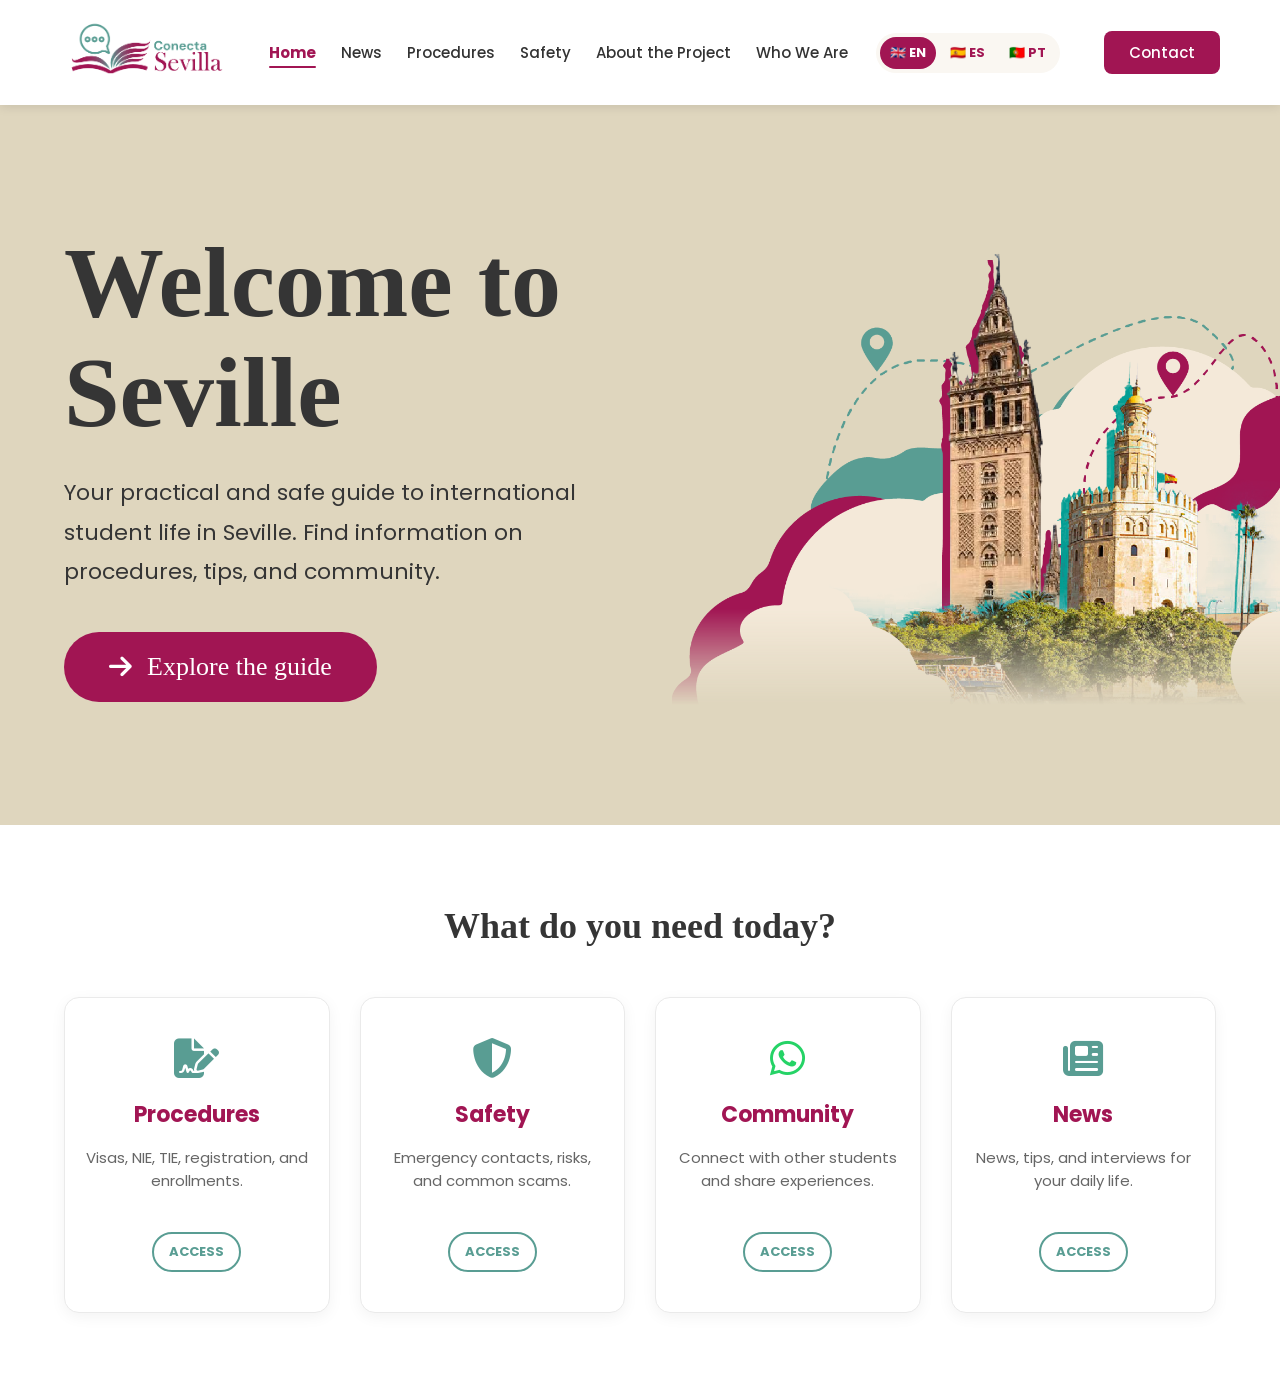
==== commit 0914cd44: "Update index.html" ====
--- a/index.html
+++ b/index.html
@@ -85,8 +85,9 @@
 
         </div>
     </section>
-
-    <script src="src/javascript/traducoes.js"></script>
-    <script src="src/javascript/script.js"></script>
+    
+    <button id="btn-topo" aria-label="Voltar ao início"><i class="fa-solid fa-arrow-up"></i></button>
+    <script src="src/javascript/traducoes.js?v=5"></script>
+    <script src="src/javascript/script.js?v=5"></script>
 </body>
 </html>
--- a/src/styles/style.css
+++ b/src/styles/style.css
@@ -659,3 +659,40 @@
     color: white !important;  
     border-color: #1DB954;
 }
+
+/* Cor do link ativo no menu (Desktop e Mobile) */
+.nav-item a.active {
+    color: #a11553 !important;
+    font-weight: 700;
+    position: relative;
+}
+
+.nav-item a.active::after {
+    content: '';
+    position: absolute;
+    bottom: -5px;
+    left: 0;
+    width: 100%;
+    height: 2px;
+    background-color: #a11553;
+    border-radius: 2px;
+}
+
+@media screen and (max-width: 900px) {
+    .nav-item a.active::after {
+        display: none; /* Remove a linha no mobile para não ficar estranho */
+    }
+    .nav-item a.active {
+        background-color: rgba(161, 21, 83, 0.1);
+        padding: 8px 15px;
+        border-radius: 8px;
+        display: inline-block;
+        width: 80%;
+        margin: 0 auto;
+    }
+}
+#btn-topo.visivel {
+    opacity: 1 !important;
+    visibility: visible !important;
+    transform: translateY(0) !important;
+}
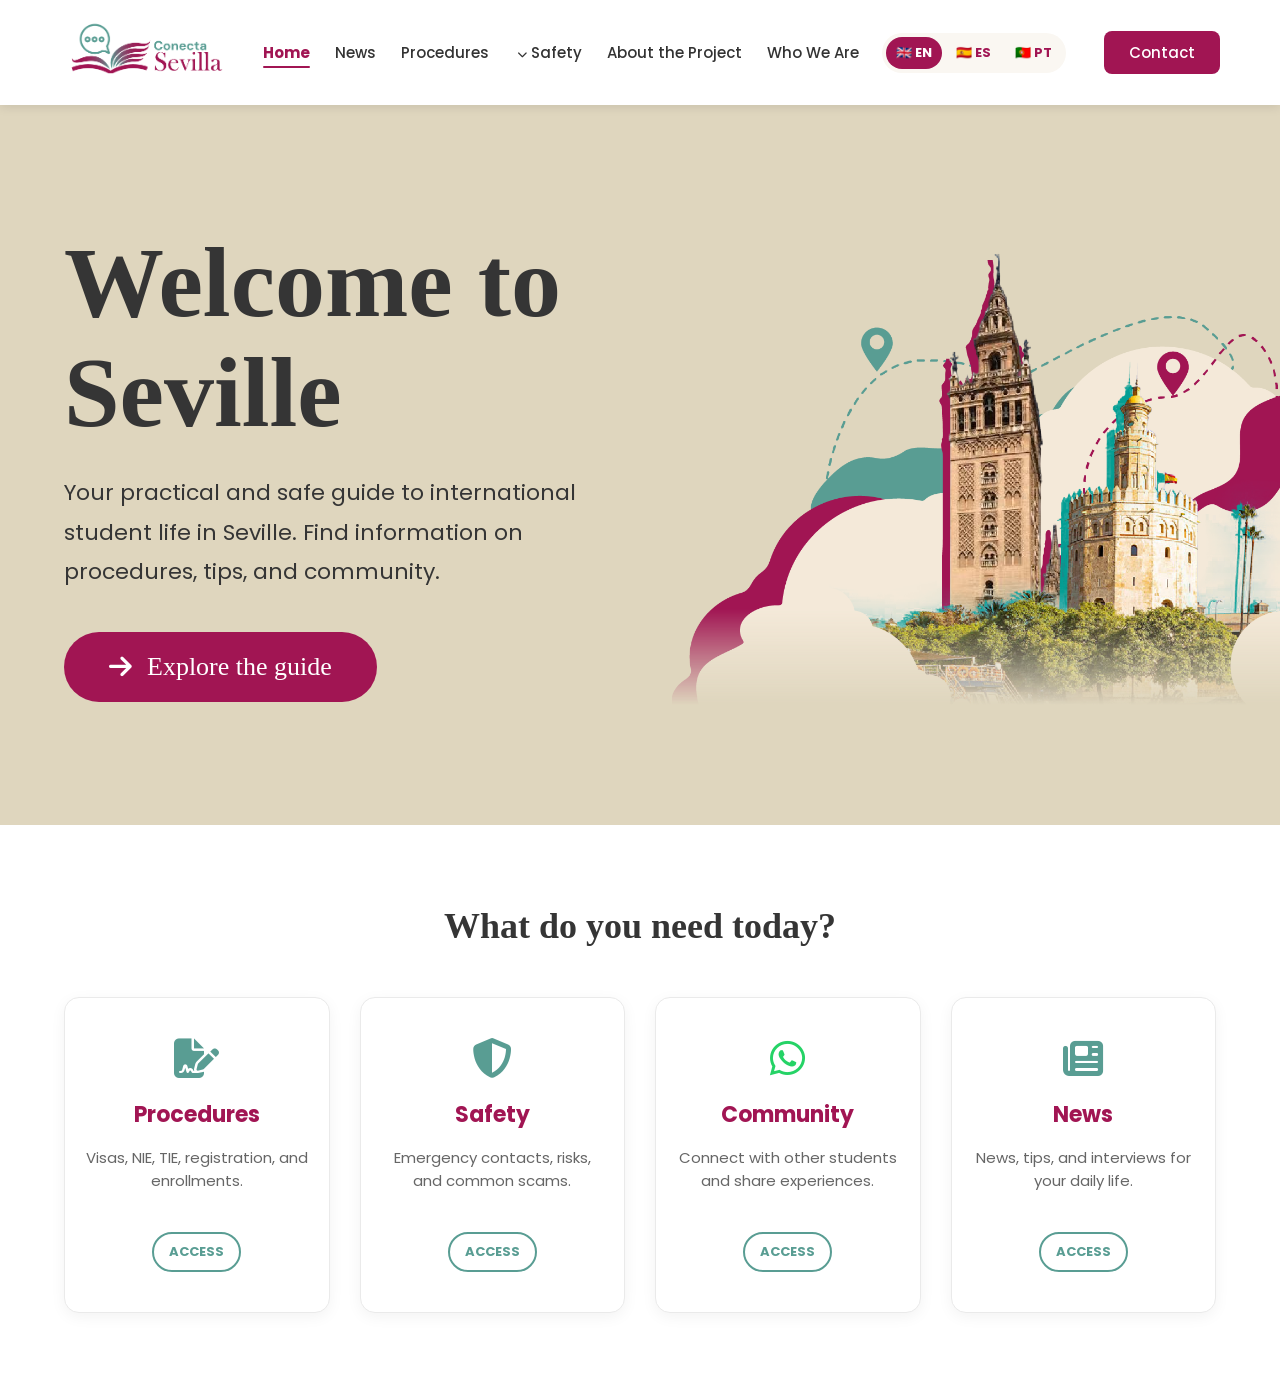
==== commit b9952b35: "Update index.html" ====
--- a/index.html
+++ b/index.html
@@ -1,6 +1,14 @@
 <!DOCTYPE html>
 <html lang="en">
 <head>
+    <!-- Google tag (gtag.js) -->
+<script async src="https://www.googletagmanager.com/gtag/js?id=G-EH28HHJZQJ"></script>
+<script>
+  window.dataLayer = window.dataLayer || [];
+  function gtag(){dataLayer.push(arguments);}
+  gtag('js', new Date());
+  gtag('config', 'G-EH28HHJZQJ'); 
+</script>
     <meta charset="UTF-8">
     <meta name="viewport" content="width=device-width, initial-scale=1.0">
     <title>Conecta Sevilla</title>
@@ -17,7 +25,19 @@
                 <li class="nav-item"><a href="index.html" class="active" data-i18n="nav.inicio">Inicio</a></li>
                 <li class="nav-item"><a href="podcast.html" data-i18n="nav.podcast">Noticias</a></li>
                 <li class="nav-item"><a href="tramites.html" data-i18n="nav.tramites">Trámites</a></li>
-                <li class="nav-item"><a href="seguridad.html" data-i18n="nav.seguridad">Seguridad</a></li>
+                
+                              <!-- MENU SUSPENSO DE SEGURANÇA -->
+                <li class="nav-item has-submenu">
+                    <a href="seguridad.html" data-i18n="nav.seguridad">Seguridad <i class="fa-solid fa-chevron-down" style="font-size: 10px; margin-left: 3px;"></i></a>
+                    <ul class="submenu-dropdown">
+                        <li><a href="seguridad.html#emergencias" data-i18n="seg.submenu.1">Contactos de emergencia</a></li>
+                        <li><a href="seguridad.html#vida-nocturna" data-i18n="seg.submenu.2">Vida nocturna</a></li>
+                        <li><a href="seguridad.html#estafas" data-i18n="seg.submenu.3">Estafas comunes</a></li>
+                        <li><a href="seguridad.html#transporte" data-i18n="seg.submenu.4">Transporte</a></li>
+                        <li><a href="seguridad.html#ambiente" data-i18n="seg.submenu.5">Ambiente seguro</a></li>
+                    </ul>
+                </li>
+                
                 <li class="nav-item"><a href="sobre.html" data-i18n="nav.sobre">Sobre el proyecto</a></li>
                 <li class="nav-item"><a href="quienes.html" data-i18n="nav.quem">Quienes Somos</a></li>
             </ul>
@@ -29,7 +49,19 @@
                 <li class="nav-item"><a href="index.html" data-i18n="nav.inicio">Inicio</a></li>
                 <li class="nav-item"><a href="podcast.html" data-i18n="nav.podcast">Noticias</a></li>
                 <li class="nav-item"><a href="tramites.html" data-i18n="nav.tramites">Trámites</a></li>
-                <li class="nav-item"><a href="seguridad.html" data-i18n="nav.seguridad">Seguridad</a></li>
+                
+                        <!-- MENU SUSPENSO DE SEGURANÇA -->
+                <li class="nav-item has-submenu">
+                    <a href="seguridad.html" data-i18n="nav.seguridad">Seguridad <i class="fa-solid fa-chevron-down" style="font-size: 10px; margin-left: 3px;"></i></a>
+                    <ul class="submenu-dropdown">
+                        <li><a href="seguridad.html#emergencias" data-i18n="seg.submenu.1">Contactos de emergencia</a></li>
+                        <li><a href="seguridad.html#vida-nocturna" data-i18n="seg.submenu.2">Vida nocturna</a></li>
+                        <li><a href="seguridad.html#estafas" data-i18n="seg.submenu.3">Estafas comunes</a></li>
+                        <li><a href="seguridad.html#transporte" data-i18n="seg.submenu.4">Transporte</a></li>
+                        <li><a href="seguridad.html#ambiente" data-i18n="seg.submenu.5">Ambiente seguro</a></li>
+                    </ul>
+                </li>
+                
                 <li class="nav-item"><a href="sobre.html" data-i18n="nav.sobre">Sobre el proyecto</a></li>
                 <li class="nav-item"><a href="quienes.html" data-i18n="nav.quem">Quienes Somos</a></li>
                 <li class="nav-item"><a href="contacto.html" data-i18n="nav.contacto">Contacto</a></li>
@@ -72,7 +104,7 @@
                 <h3 data-i18n="home.comunidad">Comunidad</h3>
                 <p data-i18n="home.comunidad.desc">Conecta con otros estudiantes y comparte experiencias.</p>
                 <!-- COLOQUE O LINK DO SEU GRUPO AQUI -->
-                <a href="https://chat.whatsapp.com/SEU_LINK_AQUI" target="_blank" class="btn-card" data-i18n="home.acceder">Acceder</a>
+                <a href="https://chat.whatsapp.com/JzaoQONF5RGB130r0xwHUc" target="_blank" class="btn-card" data-i18n="home.acceder">Acceder</a>
             </div>
             
             <!-- CARD DO PODCAST (AGORA NEWS) -->
--- a/src/styles/style.css
+++ b/src/styles/style.css
@@ -680,7 +680,7 @@
 
 @media screen and (max-width: 900px) {
     .nav-item a.active::after {
-        display: none; /* Remove a linha no mobile para não ficar estranho */
+        display: none;
     }
     .nav-item a.active {
         background-color: rgba(161, 21, 83, 0.1);
@@ -691,8 +691,192 @@
         margin: 0 auto;
     }
 }
+
 #btn-topo.visivel {
     opacity: 1 !important;
     visibility: visible !important;
     transform: translateY(0) !important;
 }
+
+/* ============================================================
+   BOTÃO VOLTAR (Histórico / Páginas Internas)
+   ============================================================ */
+.btn-voltar {
+    display: inline-flex;
+    align-items: center;
+    gap: 8px;
+    background-color: #faf7f2;
+    color: #a11553;
+    padding: 10px 20px;
+    text-decoration: none;
+    font-weight: 600;
+    font-size: 15px;
+    border-radius: 50px;
+    border: 2px solid #a11553;
+    margin-bottom: 20px;
+    transition: 0.3s;
+    cursor: pointer;
+}
+
+.btn-voltar:hover {
+    background-color: #a11553;
+    color: white;
+}
+
+@media screen and (max-width: 900px) {
+    .btn-voltar {
+        font-size: 14px;
+        padding: 8px 16px;
+    }
+}
+
+/* ============================================================
+   TABELA COMPARATIVA (Página de Trâmites)
+   ============================================================ */
+.tabela-responsiva {
+    overflow-x: auto;
+    margin-bottom: 20px;
+    box-shadow: 0 4px 15px rgba(0,0,0,0.05);
+    border-radius: 10px;
+    -webkit-overflow-scrolling: touch; /* Rolagem suave no iOS */
+}
+
+.tabela-tramites {
+    width: 100%;
+    border-collapse: collapse;
+    background-color: white;
+    min-width: 650px; /* Força a rolagem no celular em vez de esmagar */
+}
+
+.tabela-tramites th,
+.tabela-tramites td {
+    padding: 15px;
+    text-align: left;
+    border-bottom: 1px solid #eaeaea;
+    font-size: 16px;
+    color: #353535;
+    vertical-align: top; /* Alinha o texto no topo da célula */
+}
+
+.tabela-tramites th {
+    background-color: #a11553;
+    color: white;
+    font-weight: 600;
+    white-space: nowrap; /* Evita que o título da coluna quebre no meio */
+}
+
+.tabela-tramites tr:hover {
+    background-color: #faf7f2;
+}
+
+/* ============================================================
+   MENU SUSPENSO (DROPDOWN) - ESTILO US
+   ============================================================ */
+.has-submenu {
+    position: relative;
+}
+
+/* A caixinha do submenu */
+.submenu-dropdown {
+    display: none;
+    position: absolute;
+    top: 100%;
+    left: 0;
+    background-color: #a11553; /* Cor vinho do seu site */
+    min-width: 250px;
+    padding: 15px 0;
+    list-style: none;
+    z-index: 1000;
+    box-shadow: 0 10px 25px rgba(0,0,0,0.2);
+    margin-top: 10px;
+    border-radius: 4px;
+}
+
+/* Pequena setinha no topo da caixa */
+.submenu-dropdown::before {
+    content: '';
+    position: absolute;
+    top: -8px;
+    left: 30px;
+    border-left: 8px solid transparent;
+    border-right: 8px solid transparent;
+    border-bottom: 8px solid #a11553;
+}
+
+/* Mostra o menu ao passar o mouse */
+.has-submenu:hover .submenu-dropdown {
+    display: block;
+    animation: fadeIn 0.2s ease-in-out;
+}
+
+/* Estilo dos itens DENTRO do submenu */
+.submenu-dropdown li {
+    margin: 0 !important;
+}
+
+.submenu-dropdown li a {
+    padding: 12px 25px !important;
+    display: block !important;
+    color: #ffffff !important; /* Texto branco */
+    font-size: 14px !important;
+    font-weight: 500 !important;
+    text-transform: uppercase; /* Letras maiúsculas como no exemplo */
+    letter-spacing: 0.5px;
+    transition: 0.2s;
+    text-decoration: none;
+}
+
+/* Efeito ao passar o mouse no link */
+.submenu-dropdown li a:hover {
+    background-color: #599d93; /* Verde do seu site */
+    color: #ffffff !important;
+    padding-left: 35px !important; /* Efeito de deslocamento */
+}
+
+/* Animação de entrada */
+@keyframes fadeIn {
+    from { opacity: 0; transform: translateY(-10px); }
+    to { opacity: 1; transform: translateY(0); }
+}
+
+/* ============================================================
+   NO MOBILE (Menu Hamburguer)
+   ============================================================ */
+@media screen and (max-width: 900px) {
+    .has-submenu {
+        display: flex;
+        flex-direction: column;
+        align-items: center;
+        width: 100%;
+    }
+    
+    .submenu-dropdown {
+        position: static;
+        display: block;
+        background-color: transparent; /* No mobile, remove o fundo vinho */
+        box-shadow: none;
+        border-top: none;
+        padding: 5px 0;
+        margin-top: 5px;
+        min-width: 100%;
+    }
+    
+    .submenu-dropdown::before { display: none; }
+    
+    .submenu-dropdown li a {
+        color: #666 !important; /* Texto escuro no mobile */
+        font-size: 14px !important;
+        padding: 8px 15px !important;
+        background-color: #faf7f2;
+        border-radius: 20px;
+        margin-bottom: 5px;
+        text-transform: none; /* Remove o maiúsculo no mobile */
+        display: inline-block !important;
+    }
+    
+    .submenu-dropdown li a:hover {
+        background-color: #faf7f2;
+        color: #a11553 !important;
+        padding-left: 15px !important;
+    }
+}
